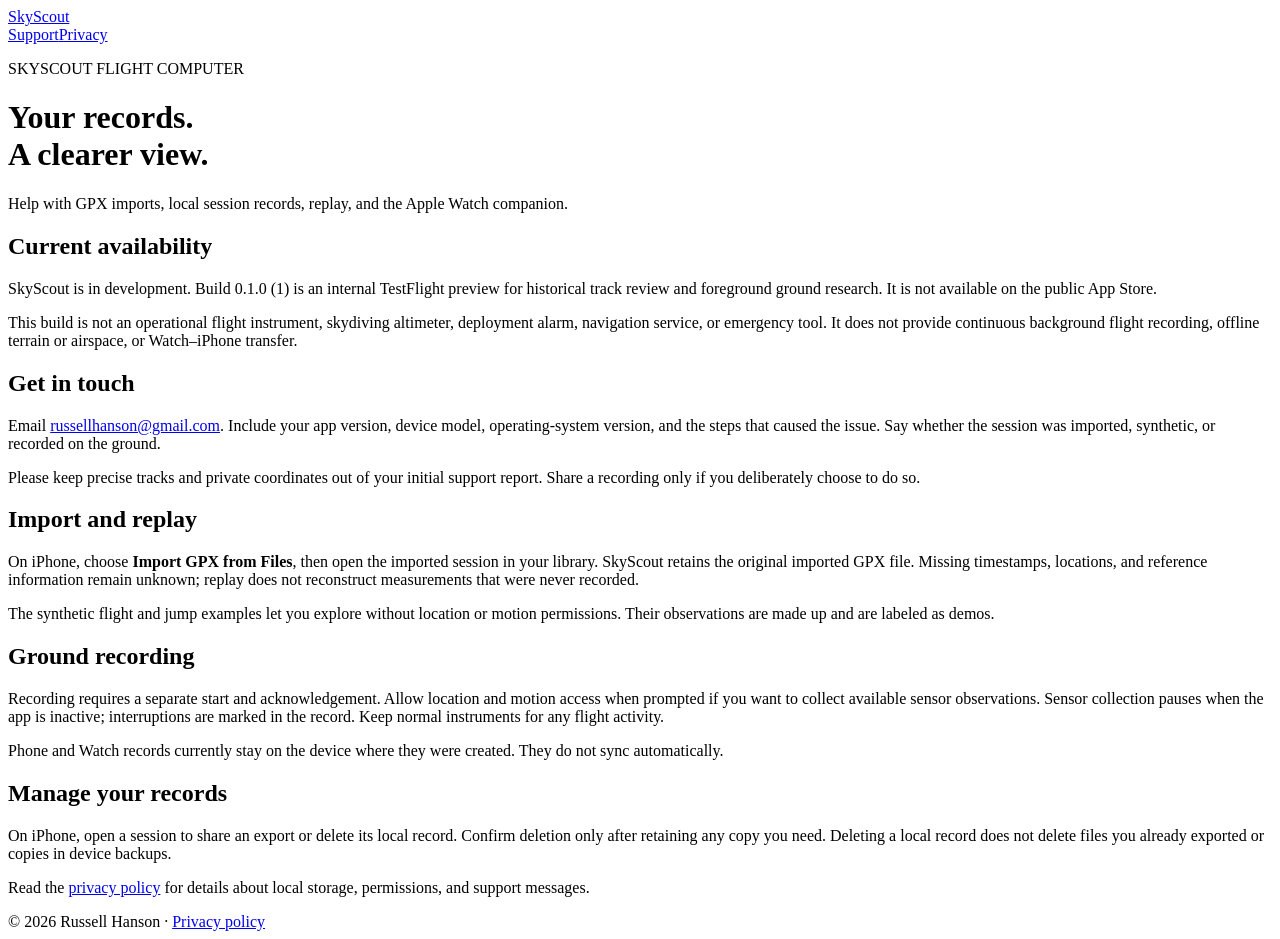
==== index.html @ 652a1d0a "Publish SkyScout support and privacy pages" ====
<!doctype html>
<html lang="en">
<head>
  <meta charset="utf-8">
  <meta name="viewport" content="width=device-width, initial-scale=1">
  <meta name="description" content="Support for SkyScout Flight Computer: private GPX review, replay, and ground research on iPhone and Apple Watch.">
  <title>SkyScout Support</title>
  <link rel="stylesheet" href="style.css">
</head>
<body>
  <header><a class="brand" href="./">SkyScout</a><nav aria-label="Main"><a href="./" aria-current="page">Support</a><a href="privacy.html">Privacy</a></nav></header>
  <main>
    <p class="eyebrow">SKYSCOUT FLIGHT COMPUTER</p>
    <h1>Your records.<br>A clearer view.</h1>
    <p class="intro">Help with GPX imports, local session records, replay, and the Apple Watch companion.</p>
    <section class="notice" aria-labelledby="availability"><h2 id="availability">Current availability</h2><p>SkyScout is in development. Build 0.1.0 (1) is an internal TestFlight preview for historical track review and foreground ground research. It is not available on the public App Store.</p><p>This build is not an operational flight instrument, skydiving altimeter, deployment alarm, navigation service, or emergency tool. It does not provide continuous background flight recording, offline terrain or airspace, or Watch–iPhone transfer.</p></section>
    <section><h2>Get in touch</h2><p>Email <a href="mailto:russellhanson@gmail.com?subject=SkyScout%20support">russellhanson@gmail.com</a>. Include your app version, device model, operating-system version, and the steps that caused the issue. Say whether the session was imported, synthetic, or recorded on the ground.</p><p>Please keep precise tracks and private coordinates out of your initial support report. Share a recording only if you deliberately choose to do so.</p></section>
    <section><h2>Import and replay</h2><p>On iPhone, choose <strong>Import GPX from Files</strong>, then open the imported session in your library. SkyScout retains the original imported GPX file. Missing timestamps, locations, and reference information remain unknown; replay does not reconstruct measurements that were never recorded.</p><p>The synthetic flight and jump examples let you explore without location or motion permissions. Their observations are made up and are labeled as demos.</p></section>
    <section><h2>Ground recording</h2><p>Recording requires a separate start and acknowledgement. Allow location and motion access when prompted if you want to collect available sensor observations. Sensor collection pauses when the app is inactive; interruptions are marked in the record. Keep normal instruments for any flight activity.</p><p>Phone and Watch records currently stay on the device where they were created. They do not sync automatically.</p></section>
    <section><h2>Manage your records</h2><p>On iPhone, open a session to share an export or delete its local record. Confirm deletion only after retaining any copy you need. Deleting a local record does not delete files you already exported or copies in device backups.</p><p>Read the <a href="privacy.html">privacy policy</a> for details about local storage, permissions, and support messages.</p></section>
  </main>
  <footer>© 2026 Russell Hanson · <a href="privacy.html">Privacy policy</a></footer>
</body>
</html>
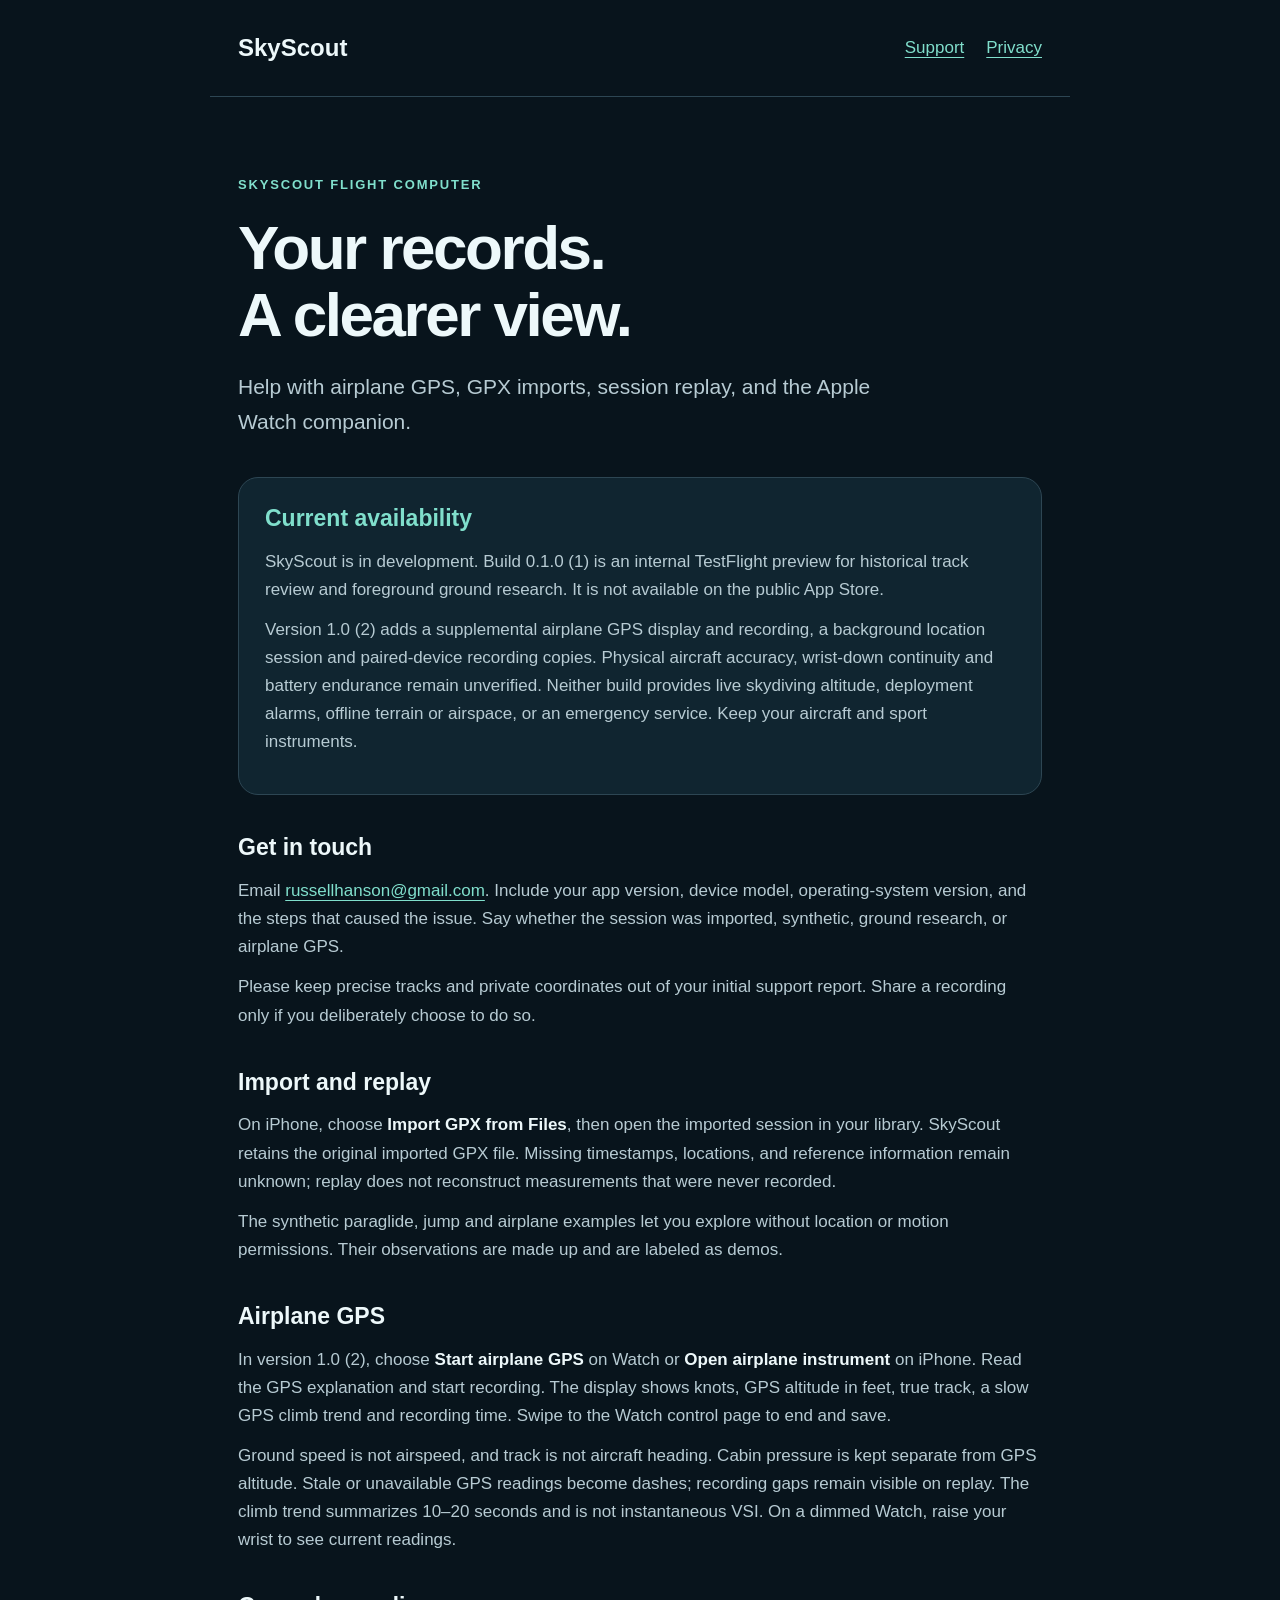
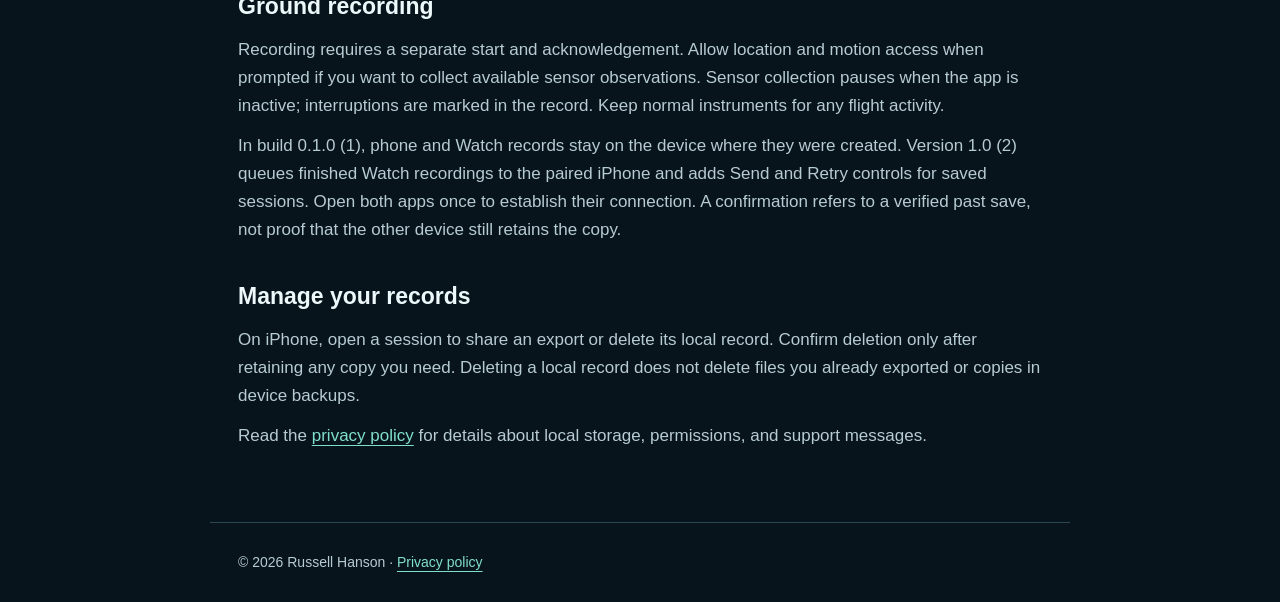
==== commit d575bff5: "Document airplane GPS and paired-device recording privacy" ====
--- a/index.html
+++ b/index.html
@@ -3,7 +3,7 @@
 <head>
   <meta charset="utf-8">
   <meta name="viewport" content="width=device-width, initial-scale=1">
-  <meta name="description" content="Support for SkyScout Flight Computer: private GPX review, replay, and ground research on iPhone and Apple Watch.">
+  <meta name="description" content="Support for SkyScout Flight Computer: airplane GPS recording, GPX review, replay, and paired-device copies on iPhone and Apple Watch.">
   <title>SkyScout Support</title>
   <link rel="stylesheet" href="style.css">
 </head>
@@ -12,11 +12,12 @@
   <main>
     <p class="eyebrow">SKYSCOUT FLIGHT COMPUTER</p>
     <h1>Your records.<br>A clearer view.</h1>
-    <p class="intro">Help with GPX imports, local session records, replay, and the Apple Watch companion.</p>
-    <section class="notice" aria-labelledby="availability"><h2 id="availability">Current availability</h2><p>SkyScout is in development. Build 0.1.0 (1) is an internal TestFlight preview for historical track review and foreground ground research. It is not available on the public App Store.</p><p>This build is not an operational flight instrument, skydiving altimeter, deployment alarm, navigation service, or emergency tool. It does not provide continuous background flight recording, offline terrain or airspace, or Watch–iPhone transfer.</p></section>
-    <section><h2>Get in touch</h2><p>Email <a href="mailto:russellhanson@gmail.com?subject=SkyScout%20support">russellhanson@gmail.com</a>. Include your app version, device model, operating-system version, and the steps that caused the issue. Say whether the session was imported, synthetic, or recorded on the ground.</p><p>Please keep precise tracks and private coordinates out of your initial support report. Share a recording only if you deliberately choose to do so.</p></section>
-    <section><h2>Import and replay</h2><p>On iPhone, choose <strong>Import GPX from Files</strong>, then open the imported session in your library. SkyScout retains the original imported GPX file. Missing timestamps, locations, and reference information remain unknown; replay does not reconstruct measurements that were never recorded.</p><p>The synthetic flight and jump examples let you explore without location or motion permissions. Their observations are made up and are labeled as demos.</p></section>
-    <section><h2>Ground recording</h2><p>Recording requires a separate start and acknowledgement. Allow location and motion access when prompted if you want to collect available sensor observations. Sensor collection pauses when the app is inactive; interruptions are marked in the record. Keep normal instruments for any flight activity.</p><p>Phone and Watch records currently stay on the device where they were created. They do not sync automatically.</p></section>
+    <p class="intro">Help with airplane GPS, GPX imports, session replay, and the Apple Watch companion.</p>
+    <section class="notice" aria-labelledby="availability"><h2 id="availability">Current availability</h2><p>SkyScout is in development. Build 0.1.0 (1) is an internal TestFlight preview for historical track review and foreground ground research. It is not available on the public App Store.</p><p>Version 1.0 (2) adds a supplemental airplane GPS display and recording, a background location session and paired-device recording copies. Physical aircraft accuracy, wrist-down continuity and battery endurance remain unverified. Neither build provides live skydiving altitude, deployment alarms, offline terrain or airspace, or an emergency service. Keep your aircraft and sport instruments.</p></section>
+    <section><h2>Get in touch</h2><p>Email <a href="mailto:russellhanson@gmail.com?subject=SkyScout%20support">russellhanson@gmail.com</a>. Include your app version, device model, operating-system version, and the steps that caused the issue. Say whether the session was imported, synthetic, ground research, or airplane GPS.</p><p>Please keep precise tracks and private coordinates out of your initial support report. Share a recording only if you deliberately choose to do so.</p></section>
+    <section><h2>Import and replay</h2><p>On iPhone, choose <strong>Import GPX from Files</strong>, then open the imported session in your library. SkyScout retains the original imported GPX file. Missing timestamps, locations, and reference information remain unknown; replay does not reconstruct measurements that were never recorded.</p><p>The synthetic paraglide, jump and airplane examples let you explore without location or motion permissions. Their observations are made up and are labeled as demos.</p></section>
+    <section><h2>Airplane GPS</h2><p>In version 1.0 (2), choose <strong>Start airplane GPS</strong> on Watch or <strong>Open airplane instrument</strong> on iPhone. Read the GPS explanation and start recording. The display shows knots, GPS altitude in feet, true track, a slow GPS climb trend and recording time. Swipe to the Watch control page to end and save.</p><p>Ground speed is not airspeed, and track is not aircraft heading. Cabin pressure is kept separate from GPS altitude. Stale or unavailable GPS readings become dashes; recording gaps remain visible on replay. The climb trend summarizes 10–20 seconds and is not instantaneous VSI. On a dimmed Watch, raise your wrist to see current readings.</p></section>
+    <section><h2>Ground recording</h2><p>Recording requires a separate start and acknowledgement. Allow location and motion access when prompted if you want to collect available sensor observations. Sensor collection pauses when the app is inactive; interruptions are marked in the record. Keep normal instruments for any flight activity.</p><p>In build 0.1.0 (1), phone and Watch records stay on the device where they were created. Version 1.0 (2) queues finished Watch recordings to the paired iPhone and adds Send and Retry controls for saved sessions. Open both apps once to establish their connection. A confirmation refers to a verified past save, not proof that the other device still retains the copy.</p></section>
     <section><h2>Manage your records</h2><p>On iPhone, open a session to share an export or delete its local record. Confirm deletion only after retaining any copy you need. Deleting a local record does not delete files you already exported or copies in device backups.</p><p>Read the <a href="privacy.html">privacy policy</a> for details about local storage, permissions, and support messages.</p></section>
   </main>
   <footer>© 2026 Russell Hanson · <a href="privacy.html">Privacy policy</a></footer>
--- a/style.css
+++ b/style.css
@@ -0,0 +1,2 @@
+:root{color-scheme:dark;--bg:#08141c;--panel:#102530;--ink:#edf8fa;--muted:#b7cbd3;--accent:#80dfcc;--line:#2d4653}
+*{box-sizing:border-box}body{margin:0;background:var(--bg);color:var(--ink);font:17px/1.65 -apple-system,BlinkMacSystemFont,"Segoe UI",sans-serif}header,main,footer{max-width:860px;margin:auto;padding:28px}header{display:flex;align-items:center;justify-content:space-between;border-bottom:1px solid var(--line);gap:20px}.brand{font-size:24px;font-weight:750;text-decoration:none;color:var(--ink)}nav{display:flex;gap:22px}a{color:var(--accent);text-underline-offset:4px}a:hover{color:white}a:focus-visible{outline:3px solid var(--accent);outline-offset:5px;border-radius:2px}main{padding-top:64px;padding-bottom:60px}.eyebrow{color:var(--accent);font-size:13px;font-weight:700;letter-spacing:.14em}h1{font-size:clamp(38px,7vw,62px);line-height:1.08;letter-spacing:-.04em;margin:20px 0}h2{font-size:23px;line-height:1.3;margin:0 0 14px}.intro{font-size:21px;color:var(--muted);max-width:660px}section{margin-top:38px}section p{color:var(--muted);margin:12px 0}strong{color:var(--ink)}.notice{background:var(--panel);border:1px solid var(--line);border-radius:20px;padding:26px}.notice h2{color:var(--accent)}footer{font-size:14px;color:var(--muted);border-top:1px solid var(--line)}@media(max-width:480px){header,main,footer{padding-left:20px;padding-right:20px}header{align-items:flex-start}nav{gap:14px;font-size:15px}main{padding-top:38px}.notice{padding:20px}}
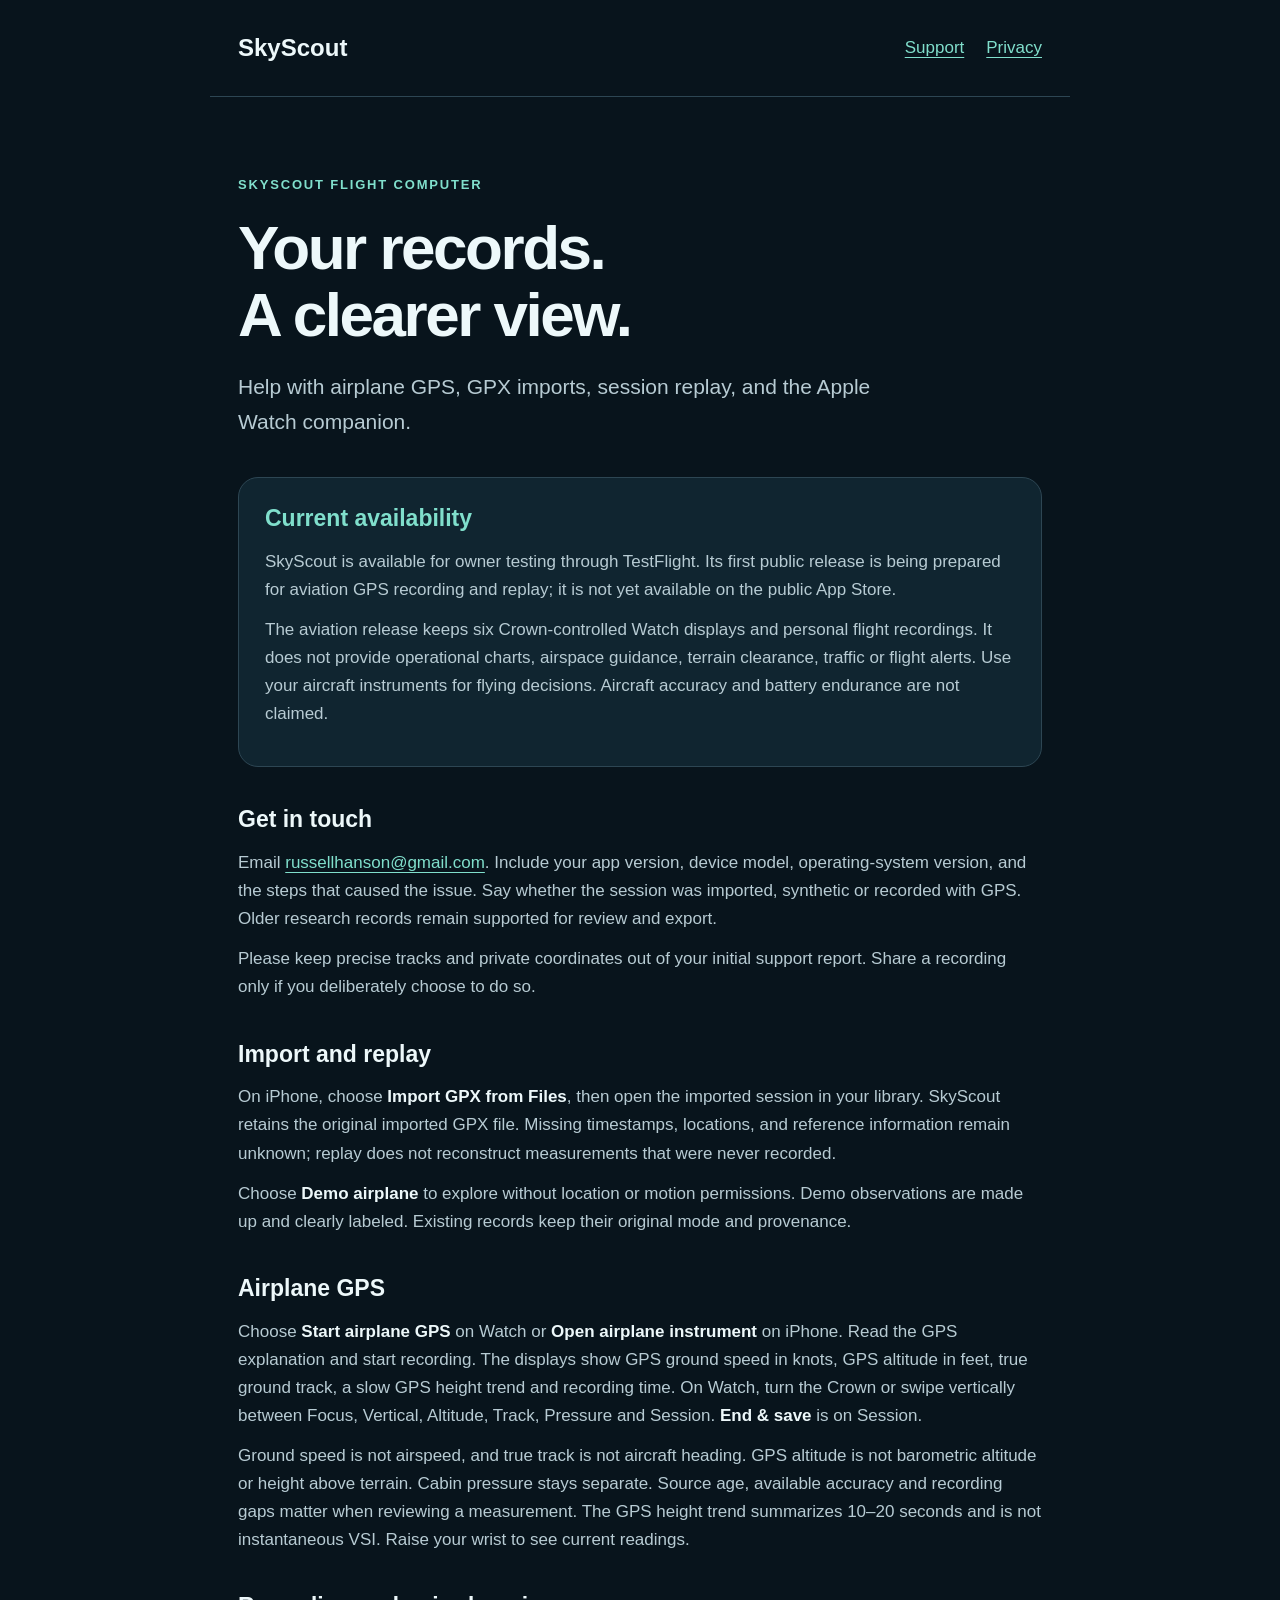
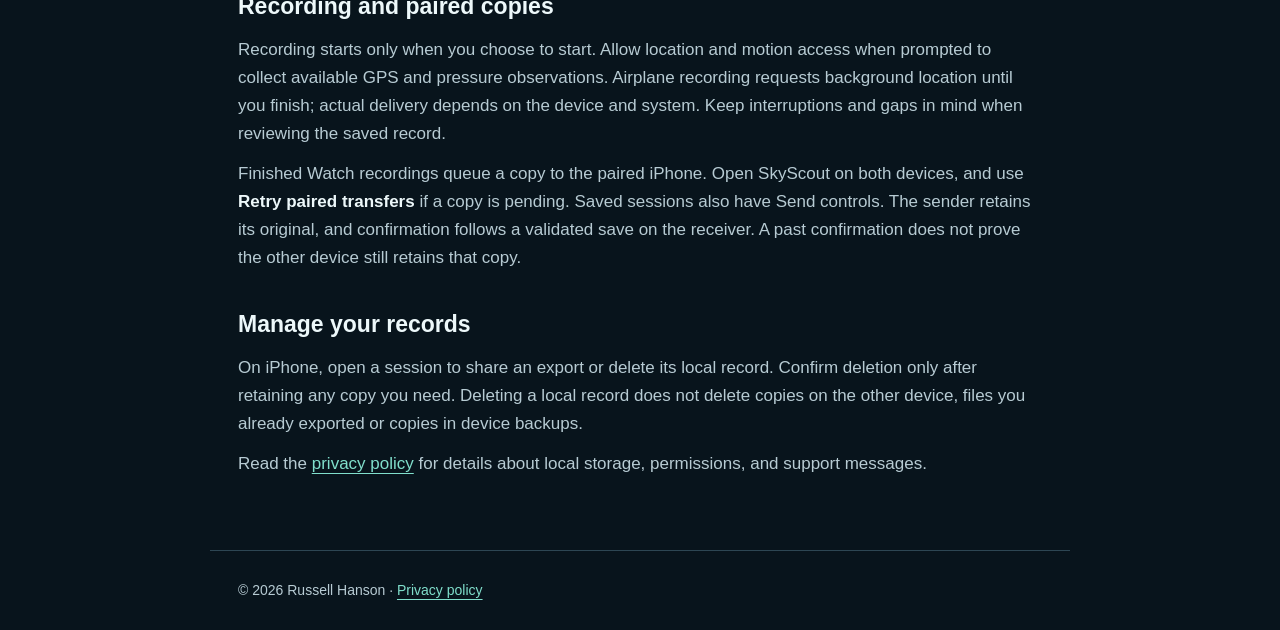
==== commit 74b7ad1f: "Align SkyScout support with the aviation-first release" ====
--- a/index.html
+++ b/index.html
@@ -13,12 +13,12 @@
     <p class="eyebrow">SKYSCOUT FLIGHT COMPUTER</p>
     <h1>Your records.<br>A clearer view.</h1>
     <p class="intro">Help with airplane GPS, GPX imports, session replay, and the Apple Watch companion.</p>
-    <section class="notice" aria-labelledby="availability"><h2 id="availability">Current availability</h2><p>SkyScout is in development. Build 0.1.0 (1) is an internal TestFlight preview for historical track review and foreground ground research. It is not available on the public App Store.</p><p>Version 1.0 (2) adds a supplemental airplane GPS display and recording, a background location session and paired-device recording copies. Physical aircraft accuracy, wrist-down continuity and battery endurance remain unverified. Neither build provides live skydiving altitude, deployment alarms, offline terrain or airspace, or an emergency service. Keep your aircraft and sport instruments.</p></section>
-    <section><h2>Get in touch</h2><p>Email <a href="mailto:russellhanson@gmail.com?subject=SkyScout%20support">russellhanson@gmail.com</a>. Include your app version, device model, operating-system version, and the steps that caused the issue. Say whether the session was imported, synthetic, ground research, or airplane GPS.</p><p>Please keep precise tracks and private coordinates out of your initial support report. Share a recording only if you deliberately choose to do so.</p></section>
-    <section><h2>Import and replay</h2><p>On iPhone, choose <strong>Import GPX from Files</strong>, then open the imported session in your library. SkyScout retains the original imported GPX file. Missing timestamps, locations, and reference information remain unknown; replay does not reconstruct measurements that were never recorded.</p><p>The synthetic paraglide, jump and airplane examples let you explore without location or motion permissions. Their observations are made up and are labeled as demos.</p></section>
-    <section><h2>Airplane GPS</h2><p>In version 1.0 (2), choose <strong>Start airplane GPS</strong> on Watch or <strong>Open airplane instrument</strong> on iPhone. Read the GPS explanation and start recording. The display shows knots, GPS altitude in feet, true track, a slow GPS climb trend and recording time. Swipe to the Watch control page to end and save.</p><p>Ground speed is not airspeed, and track is not aircraft heading. Cabin pressure is kept separate from GPS altitude. Stale or unavailable GPS readings become dashes; recording gaps remain visible on replay. The climb trend summarizes 10–20 seconds and is not instantaneous VSI. On a dimmed Watch, raise your wrist to see current readings.</p></section>
-    <section><h2>Ground recording</h2><p>Recording requires a separate start and acknowledgement. Allow location and motion access when prompted if you want to collect available sensor observations. Sensor collection pauses when the app is inactive; interruptions are marked in the record. Keep normal instruments for any flight activity.</p><p>In build 0.1.0 (1), phone and Watch records stay on the device where they were created. Version 1.0 (2) queues finished Watch recordings to the paired iPhone and adds Send and Retry controls for saved sessions. Open both apps once to establish their connection. A confirmation refers to a verified past save, not proof that the other device still retains the copy.</p></section>
-    <section><h2>Manage your records</h2><p>On iPhone, open a session to share an export or delete its local record. Confirm deletion only after retaining any copy you need. Deleting a local record does not delete files you already exported or copies in device backups.</p><p>Read the <a href="privacy.html">privacy policy</a> for details about local storage, permissions, and support messages.</p></section>
+    <section class="notice" aria-labelledby="availability"><h2 id="availability">Current availability</h2><p>SkyScout is available for owner testing through TestFlight. Its first public release is being prepared for aviation GPS recording and replay; it is not yet available on the public App Store.</p><p>The aviation release keeps six Crown-controlled Watch displays and personal flight recordings. It does not provide operational charts, airspace guidance, terrain clearance, traffic or flight alerts. Use your aircraft instruments for flying decisions. Aircraft accuracy and battery endurance are not claimed.</p></section>
+    <section><h2>Get in touch</h2><p>Email <a href="mailto:russellhanson@gmail.com?subject=SkyScout%20support">russellhanson@gmail.com</a>. Include your app version, device model, operating-system version, and the steps that caused the issue. Say whether the session was imported, synthetic or recorded with GPS. Older research records remain supported for review and export.</p><p>Please keep precise tracks and private coordinates out of your initial support report. Share a recording only if you deliberately choose to do so.</p></section>
+    <section><h2>Import and replay</h2><p>On iPhone, choose <strong>Import GPX from Files</strong>, then open the imported session in your library. SkyScout retains the original imported GPX file. Missing timestamps, locations, and reference information remain unknown; replay does not reconstruct measurements that were never recorded.</p><p>Choose <strong>Demo airplane</strong> to explore without location or motion permissions. Demo observations are made up and clearly labeled. Existing records keep their original mode and provenance.</p></section>
+    <section><h2>Airplane GPS</h2><p>Choose <strong>Start airplane GPS</strong> on Watch or <strong>Open airplane instrument</strong> on iPhone. Read the GPS explanation and start recording. The displays show GPS ground speed in knots, GPS altitude in feet, true ground track, a slow GPS height trend and recording time. On Watch, turn the Crown or swipe vertically between Focus, Vertical, Altitude, Track, Pressure and Session. <strong>End &amp; save</strong> is on Session.</p><p>Ground speed is not airspeed, and true track is not aircraft heading. GPS altitude is not barometric altitude or height above terrain. Cabin pressure stays separate. Source age, available accuracy and recording gaps matter when reviewing a measurement. The GPS height trend summarizes 10–20 seconds and is not instantaneous VSI. Raise your wrist to see current readings.</p></section>
+    <section><h2>Recording and paired copies</h2><p>Recording starts only when you choose to start. Allow location and motion access when prompted to collect available GPS and pressure observations. Airplane recording requests background location until you finish; actual delivery depends on the device and system. Keep interruptions and gaps in mind when reviewing the saved record.</p><p>Finished Watch recordings queue a copy to the paired iPhone. Open SkyScout on both devices, and use <strong>Retry paired transfers</strong> if a copy is pending. Saved sessions also have Send controls. The sender retains its original, and confirmation follows a validated save on the receiver. A past confirmation does not prove the other device still retains that copy.</p></section>
+    <section><h2>Manage your records</h2><p>On iPhone, open a session to share an export or delete its local record. Confirm deletion only after retaining any copy you need. Deleting a local record does not delete copies on the other device, files you already exported or copies in device backups.</p><p>Read the <a href="privacy.html">privacy policy</a> for details about local storage, permissions, and support messages.</p></section>
   </main>
   <footer>© 2026 Russell Hanson · <a href="privacy.html">Privacy policy</a></footer>
 </body>
